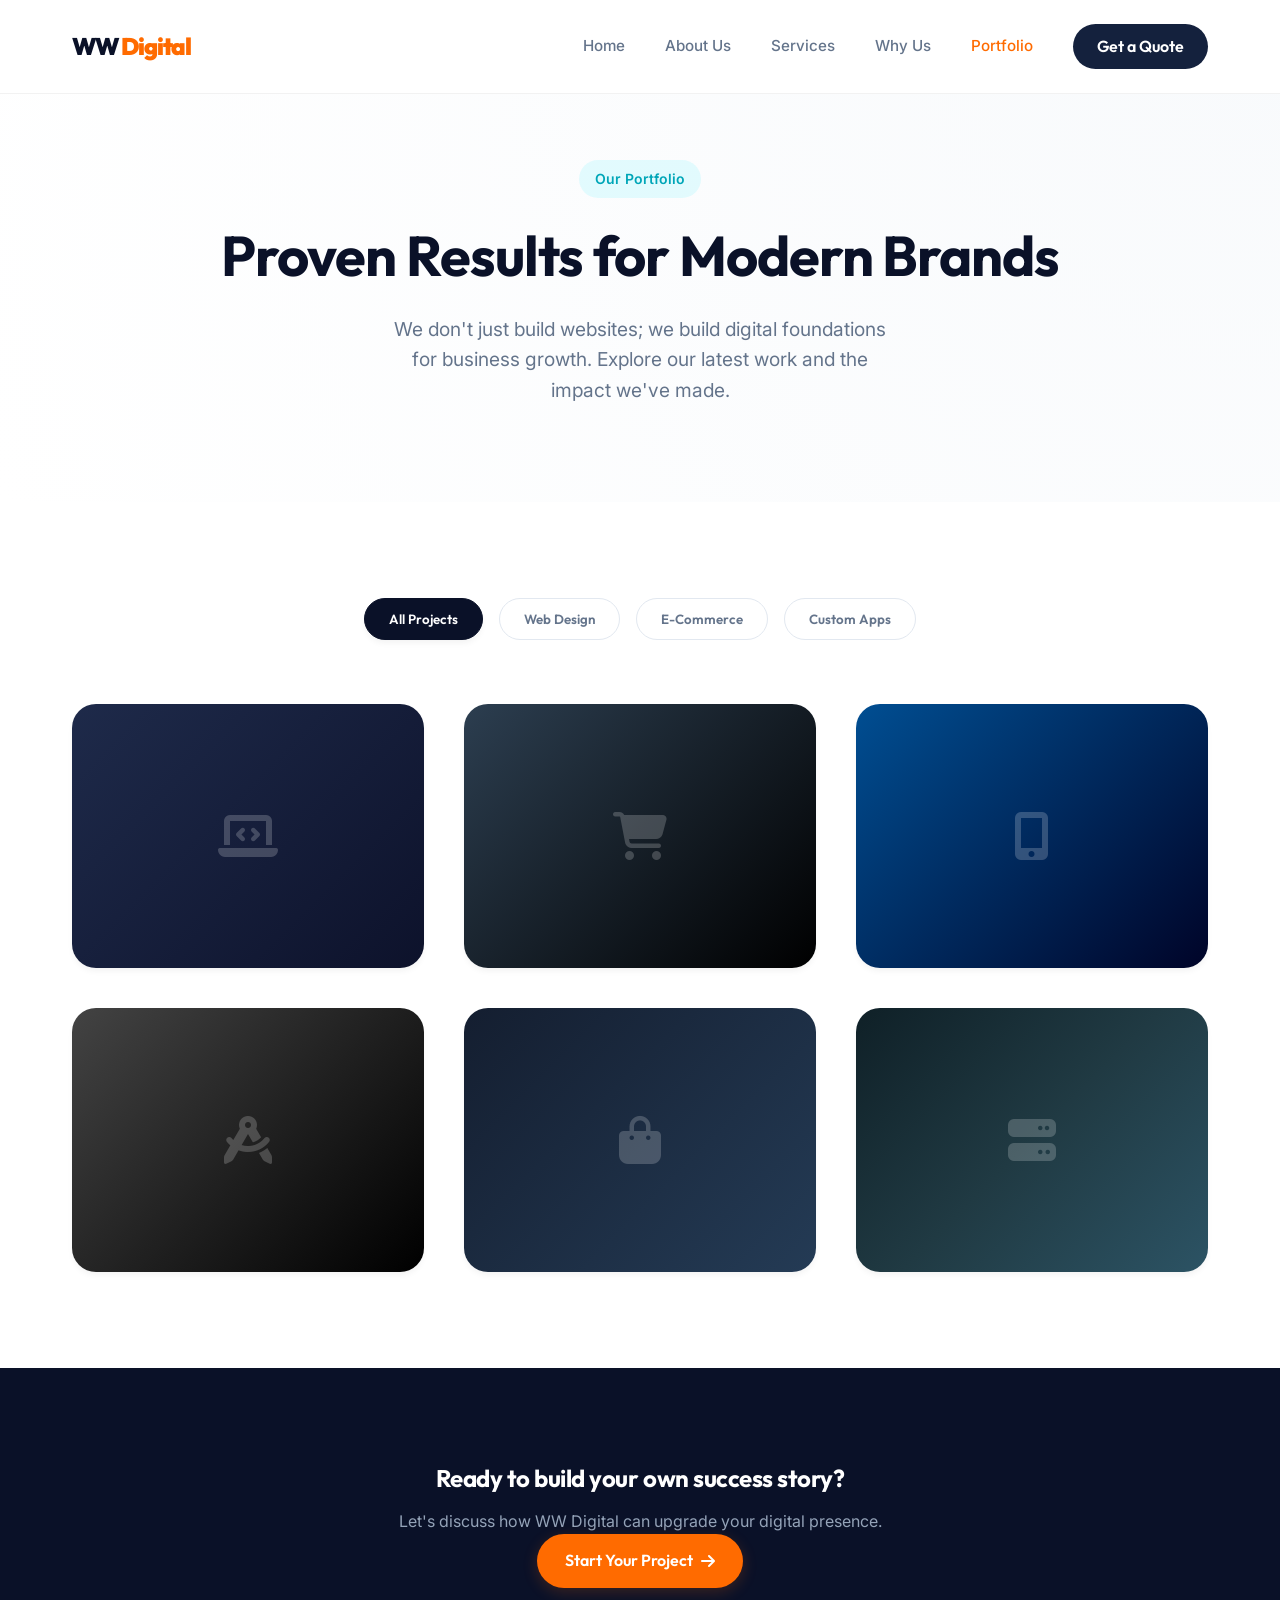
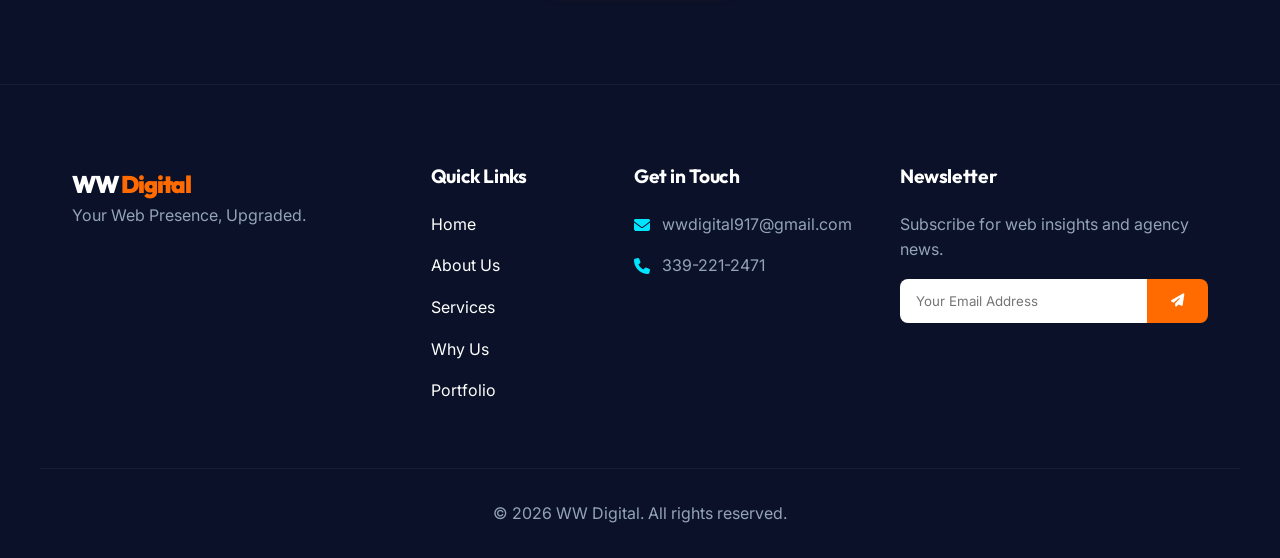
==== portfolio.html @ 9ae1c82f "Add portfolio page with filtering and high-impact project grid" ====
<!DOCTYPE html>
<html lang="en">

<head>
    <meta charset="UTF-8">
    <meta name="viewport" content="width=device-width, initial-scale=1.0">
    <meta name="description" content="WW Digital - Fast, reliable, and experienced web design & development agency.">
    <title>WW Digital | Modern Web Design & Development</title>

    <!-- Google Fonts -->
    <link rel="preconnect" href="https://fonts.googleapis.com">
    <link rel="preconnect" href="https://fonts.gstatic.com" crossorigin>
    <link
        href="https://fonts.googleapis.com/css2?family=Inter:wght@400;500;600&family=Outfit:wght@500;700;800;900&display=swap"
        rel="stylesheet">

    <!-- FontAwesome for Icons -->
    <link rel="stylesheet" href="https://cdnjs.cloudflare.com/ajax/libs/font-awesome/6.4.0/css/all.min.css">

    <link rel="stylesheet" href="styles.css">
</head>

<body>

    <!-- Navigation -->
    <header class="navbar scrolled">
        <div class="container nav-container">
            <a href="index.html" class="logo">WW <span>Digital</span></a>
            <button class="mobile-toggle" aria-label="Toggle Navigation">
                <i class="fa-solid fa-bars"></i>
            </button>
            <nav class="nav-links">
                <a href="index.html#home">Home</a>
                <a href="index.html#about">About Us</a>
                <a href="index.html#services">Services</a>
                <a href="index.html#why-us">Why Us</a>
                <a href="portfolio.html" class="active">Portfolio</a>
                <a href="quote.html" class="btn btn-nav">Get a Quote</a>
            </nav>
        </div>
    </header>

    <!-- Portfolio Hero -->
    <section class="portfolio-hero section fade-in">
        <div class="container">
            <div class="badge fade-in-up">Our Portfolio</div>
            <h1 class="fade-in-up delay-1">Proven Results for <span>Modern Brands</span></h1>
            <p class="hero-sub fade-in-up delay-2">We don't just build websites; we build digital foundations for
                business growth. Explore our latest work and the impact we've made.</p>
        </div>
    </section>

    <!-- Portfolio Section -->
    <section class="portfolio-section section">
        <div class="container">
            <!-- Filtering UI -->
            <div class="portfolio-filters fade-in-up delay-3">
                <button class="filter-btn active" data-filter="all">All Projects</button>
                <button class="filter-btn" data-filter="web-design">Web Design</button>
                <button class="filter-btn" data-filter="ecommerce">E-Commerce</button>
                <button class="filter-btn" data-filter="custom-apps">Custom Apps</button>
            </div>

            <!-- Project Grid -->
            <div class="grid portfolio-grid fade-in-up delay-4">
                <!-- Project 1 -->
                <div class="portfolio-card" data-category="web-design">
                    <div class="card-img-wrapper">
                        <div class="card-placeholder" style="background: linear-gradient(135deg, #1e2a4a, #0d122b);">
                            <i class="fa-solid fa-laptop-code"></i>
                        </div>
                        <div class="card-overlay">
                            <span class="category">Web Design</span>
                            <h3>Nexus Fintech Landing</h3>
                            <a href="#" class="view-link">View Case Study <i class="fa-solid fa-arrow-right"></i></a>
                        </div>
                    </div>
                </div>

                <!-- Project 2 -->
                <div class="portfolio-card" data-category="ecommerce">
                    <div class="card-img-wrapper">
                        <div class="card-placeholder" style="background: linear-gradient(135deg, #2c3e50, #000000);">
                            <i class="fa-solid fa-cart-shopping"></i>
                        </div>
                        <div class="card-overlay">
                            <span class="category">E-Commerce</span>
                            <h3>Luxe Retail Experience</h3>
                            <a href="#" class="view-link">View Case Study <i class="fa-solid fa-arrow-right"></i></a>
                        </div>
                    </div>
                </div>

                <!-- Project 3 -->
                <div class="portfolio-card" data-category="custom-apps">
                    <div class="card-img-wrapper">
                        <div class="card-placeholder" style="background: linear-gradient(135deg, #004e92, #000428);">
                            <i class="fa-solid fa-mobile-screen-button"></i>
                        </div>
                        <div class="card-overlay">
                            <span class="category">Custom Apps</span>
                            <h3>Velocity Dashboard</h3>
                            <a href="#" class="view-link">View Case Study <i class="fa-solid fa-arrow-right"></i></a>
                        </div>
                    </div>
                </div>

                <!-- Project 4 -->
                <div class="portfolio-card" data-category="web-design">
                    <div class="card-img-wrapper">
                        <div class="card-placeholder" style="background: linear-gradient(135deg, #434343, #000000);">
                            <i class="fa-solid fa-compass-drafting"></i>
                        </div>
                        <div class="card-overlay">
                            <span class="category">Web Design</span>
                            <h3>Stellar Creative Agency</h3>
                            <a href="#" class="view-link">View Case Study <i class="fa-solid fa-arrow-right"></i></a>
                        </div>
                    </div>
                </div>

                <!-- Project 5 -->
                <div class="portfolio-card" data-category="ecommerce">
                    <div class="card-img-wrapper">
                        <div class="card-placeholder" style="background: linear-gradient(135deg, #141e30, #243b55);">
                            <i class="fa-solid fa-bag-shopping"></i>
                        </div>
                        <div class="card-overlay">
                            <span class="category">E-Commerce</span>
                            <h3>Peak Performance Gear</h3>
                            <a href="#" class="view-link">View Case Study <i class="fa-solid fa-arrow-right"></i></a>
                        </div>
                    </div>
                </div>

                <!-- Project 6 -->
                <div class="portfolio-card" data-category="custom-apps">
                    <div class="card-img-wrapper">
                        <div class="card-placeholder"
                            style="background: linear-gradient(135deg, #0f2027, #203a43, #2c5364);">
                            <i class="fa-solid fa-server"></i>
                        </div>
                        <div class="card-overlay">
                            <span class="category">Custom Apps</span>
                            <h3>Core Logistics Portal</h3>
                            <a href="#" class="view-link">View Case Study <i class="fa-solid fa-arrow-right"></i></a>
                        </div>
                    </div>
                </div>
            </div>
        </div>
    </section>

    <!-- Project CTA -->
    <section class="cta-section section dark-bg">
        <div class="container center">
            <h2 class="fade-in-up">Ready to build your own success story?</h2>
            <p class="fade-in-up delay-1">Let's discuss how WW Digital can upgrade your digital presence.</p>
            <div class="fade-in-up delay-2">
                <a href="quote.html" class="btn btn-primary">Start Your Project <i
                        class="fa-solid fa-arrow-right"></i></a>
            </div>
        </div>
    </section>

    <!-- Footer -->
    <footer class="footer dark-bg">
        <div class="container footer-grid">
            <div class="footer-brand">
                <a href="#" class="logo">WW <span>Digital</span></a>
                <p>Your Web Presence, Upgraded.</p>
            </div>

            <div class="footer-links">
                <h4>Quick Links</h4>
                <ul>
                    <li><a href="index.html#home">Home</a></li>
                    <li><a href="index.html#about">About Us</a></li>
                    <li><a href="index.html#services">Services</a></li>
                    <li><a href="index.html#why-us">Why Us</a></li>
                    <li><a href="portfolio.html">Portfolio</a></li>
                </ul>
            </div>

            <div class="footer-contact">
                <h4>Get in Touch</h4>
                <ul>
                    <li><i class="fa-solid fa-envelope"></i> <a
                            href="mailto:wwdigital917@gmail.com">wwdigital917@gmail.com</a></li>
                    <li><i class="fa-solid fa-phone"></i> <a href="tel:+13392212471">339-221-2471</a></li>
                </ul>
            </div>

            <div class="footer-newsletter">
                <h4>Newsletter</h4>
                <p>Subscribe for web insights and agency news.</p>
                <form class="newsletter-form" onsubmit="event.preventDefault();">
                    <input type="email" placeholder="Your Email Address" required>
                    <button type="submit" aria-label="Subscribe"><i class="fa-solid fa-paper-plane"></i></button>
                </form>
            </div>
        </div>
        <div class="footer-bottom container">
            <p>&copy; 2026 WW Digital. All rights reserved.</p>
        </div>
    </footer>

    <!-- Team Member Modals -->
    <div class="modal-overlay" id="team-modal">
        <div class="modal-container">
            <button class="modal-close" aria-label="Close modal"><i class="fa-solid fa-xmark"></i></button>
            <div class="modal-content">
                <div class="modal-header">
                    <img src="" alt="" class="modal-img" id="modal-img">
                    <div class="modal-title">
                        <h3 id="modal-name">Name</h3>
                        <p class="role badge" id="modal-role">Role</p>
                    </div>
                </div>
                <div class="modal-body" id="modal-bio">
                    <!-- Bio goes here -->
                </div>
            </div>
        </div>
    </div>

    <script src="script.js"></script>
</body>

</html>
---- styles.css ----
/* =======================================
   WW DIGITAL - CSS VARIABLES
   ======================================= */
:root {
  /* Color Palette */
  --navy-dark: #0A1128;
  --navy-main: #14213D;
  --navy-light: #1F305E;

  --white: #FFFFFF;
  --off-white: #F8FAFC;
  --gray-light: #E2E8F0;
  --gray-text: #64748B;

  /* Accents */
  --accent-blue: #00E5FF;
  --accent-orange: #FF6B00;
  --accent-orange-hover: #E65A00;

  /* Typography */
  --font-heading: 'Outfit', sans-serif;
  --font-body: 'Inter', sans-serif;

  /* Layout & Utilities */
  --container-width: 1200px;
  --radius-sm: 8px;
  --radius-md: 16px;
  --radius-lg: 24px;

  /* Transitions */
  --transition-fast: 0.2s cubic-bezier(0.16, 1, 0.3, 1);
  --transition-main: 0.4s cubic-bezier(0.16, 1, 0.3, 1);

  /* Shadows */
  --shadow-sm: 0 4px 6px -1px rgba(0, 0, 0, 0.05);
  --shadow-md: 0 10px 25px -3px rgba(10, 17, 40, 0.08);
  --shadow-glow: 0 0 20px rgba(255, 107, 0, 0.3);
}

/* =======================================
     RESET & BASE
     ======================================= */
* {
  margin: 0;
  padding: 0;
  box-sizing: border-box;
}

html {
  scroll-behavior: smooth;
}

body {
  font-family: var(--font-body);
  color: var(--navy-dark);
  background-color: var(--white);
  line-height: 1.6;
  overflow-x: hidden;
}

h1,
h2,
h3,
h4,
h5,
h6 {
  font-family: var(--font-heading);
  color: var(--navy-dark);
  line-height: 1.2;
  margin-bottom: 1rem;
  font-weight: 700;
  letter-spacing: -0.02em;
}

a {
  text-decoration: none;
  color: inherit;
  transition: all var(--transition-fast);
}

ul {
  list-style: none;
}

img {
  max-width: 100%;
  height: auto;
}

p {
  color: var(--gray-text);
}

/* =======================================
     UTILITIES & LAYOUT
     ======================================= */
.container {
  max-width: var(--container-width);
  margin: 0 auto;
  padding: 0 2rem;
}

.section {
  padding: 6rem 0;
}

.dark-bg {
  background-color: var(--navy-dark);
  color: var(--white);
}

.dark-bg h2,
.dark-bg h3,
.dark-bg p {
  color: var(--white);
}

.dark-bg p {
  color: #94A3B8;
}

.grid {
  display: grid;
  gap: 2rem;
}

.center {
  text-align: center;
}

.section-header {
  margin-bottom: 4rem;
  max-width: 600px;
}

.section-header.center {
  margin: 0 auto 4rem auto;
}

.section-header h2 {
  font-size: 2.5rem;
  font-weight: 800;
}

/* =======================================
     BUTTONS
     ======================================= */
.btn {
  display: inline-flex;
  align-items: center;
  justify-content: center;
  padding: 0.875rem 1.75rem;
  font-family: var(--font-heading);
  font-weight: 600;
  border-radius: 50px;
  font-size: 1rem;
  transition: all var(--transition-main);
  cursor: pointer;
  border: none;
}

.btn-primary {
  background-color: var(--accent-orange);
  color: var(--white);
  box-shadow: 0 4px 15px rgba(255, 107, 0, 0.2);
}

.btn-primary:hover {
  background-color: var(--accent-orange-hover);
  transform: translateY(-2px);
  box-shadow: var(--shadow-glow);
  color: var(--white);
}

.btn-primary i {
  margin-left: 0.5rem;
  transition: transform 0.3s ease;
}

.btn-primary:hover i {
  transform: translateX(4px);
}

.btn-nav {
  background-color: var(--navy-main);
  color: var(--white);
  padding: 0.6rem 1.5rem;
}

.btn-nav:hover {
  background-color: var(--accent-blue);
  color: var(--navy-dark);
}

.btn-text {
  font-family: var(--font-heading);
  font-weight: 600;
  color: var(--navy-main);
  position: relative;
  padding: 0.5rem 0;
}

.btn-text::after {
  content: '';
  position: absolute;
  bottom: 0;
  left: 0;
  width: 0%;
  height: 2px;
  background-color: var(--accent-orange);
  transition: width var(--transition-main);
}

.btn-text:hover::after {
  width: 100%;
}

/* =======================================
     NAVIGATION
     ======================================= */
.navbar {
  position: fixed;
  top: 0;
  left: 0;
  width: 100%;
  z-index: 1000;
  padding: 1.5rem 0;
  background-color: rgba(255, 255, 255, 0.95);
  backdrop-filter: blur(10px);
  -webkit-backdrop-filter: blur(10px);
  border-bottom: 1px solid rgba(0, 0, 0, 0.05);
  transition: padding var(--transition-main), box-shadow var(--transition-main);
}

.navbar.scrolled {
  padding: 1rem 0;
  box-shadow: var(--shadow-sm);
}

.nav-container {
  display: flex;
  justify-content: space-between;
  align-items: center;
}

.logo {
  font-family: var(--font-heading);
  font-weight: 900;
  font-size: 1.5rem;
  color: var(--navy-dark);
  letter-spacing: -0.05em;
}

.logo span {
  color: var(--accent-orange);
}

.dark-bg .logo {
  color: var(--white);
}

.nav-links {
  display: flex;
  align-items: center;
  gap: 2.5rem;
}

.nav-links a:not(.btn) {
  font-weight: 500;
  font-size: 0.95rem;
  color: var(--gray-text);
}

.nav-links a:not(.btn):hover,
.nav-links a.active {
  color: var(--accent-orange);
}

.mobile-toggle {
  display: none;
  background: none;
  border: none;
  font-size: 1.5rem;
  color: var(--navy-dark);
  cursor: pointer;
}

/* =======================================
     HERO SECTION
     ======================================= */
.hero {
  min-height: 100vh;
  display: flex;
  align-items: center;
  padding-top: 6rem;
  /* Account for navbar */
  background: radial-gradient(circle at 100% 0%, var(--off-white) 0%, var(--white) 100%);
  position: relative;
  overflow: hidden;
}

.hero-container {
  display: grid;
  grid-template-columns: 1fr 1fr;
  gap: 4rem;
  align-items: center;
}

.badge {
  display: inline-block;
  padding: 0.5rem 1rem;
  background-color: rgba(0, 229, 255, 0.1);
  color: #00A6B8;
  /* Darker variant of accent blue for contrast */
  font-weight: 600;
  font-size: 0.875rem;
  border-radius: 50px;
  margin-bottom: 1.5rem;
}

.hero h1 {
  font-size: 4rem;
  line-height: 1.1;
  margin-bottom: 1.5rem;
}

.hero h1 span {
  color: var(--accent-orange);
}

.hero-sub {
  font-size: 1.2rem;
  margin-bottom: 2.5rem;
  max-width: 500px;
  font-weight: 400;
}

.hero-cta {
  display: flex;
  align-items: center;
  gap: 2rem;
}

.hero-graphics {
  position: relative;
  height: 500px;
  display: flex;
  align-items: center;
  justify-content: center;
}

.graphic-circle {
  width: 400px;
  height: 400px;
  background: linear-gradient(135deg, var(--navy-main), var(--navy-dark));
  border-radius: 50%;
  position: absolute;
  box-shadow: 0 20px 50px rgba(10, 17, 40, 0.2);
}

.graphic-glass {
  position: absolute;
  width: 320px;
  height: 220px;
  background: rgba(255, 255, 255, 0.1);
  backdrop-filter: blur(15px);
  -webkit-backdrop-filter: blur(15px);
  border: 1px solid rgba(255, 255, 255, 0.2);
  border-radius: var(--radius-md);
  padding: 2rem;
  display: flex;
  flex-direction: column;
  justify-content: center;
  gap: 1.5rem;
  transform: translate(30px, -30px);
  box-shadow: 0 25px 50px rgba(0, 0, 0, 0.1);
  animation: float 6s ease-in-out infinite;
}

.glass-bar {
  height: 12px;
  background: var(--white);
  border-radius: 6px;
  opacity: 0.8;
}

.glass-bar:nth-child(1) {
  background: var(--accent-orange);
}

.glass-bar:nth-child(2) {
  background: var(--accent-blue);
}

@keyframes float {
  0% {
    transform: translate(30px, -30px);
  }

  50% {
    transform: translate(30px, -15px);
  }

  100% {
    transform: translate(30px, -30px);
  }
}

/* =======================================
     WHY CHOOSE US
     ======================================= */
.why-us {
  position: relative;
}

.why-us::before {
  content: '';
  position: absolute;
  top: 0;
  left: 0;
  right: 0;
  height: 1px;
  background: linear-gradient(90deg, transparent, rgba(255, 255, 255, 0.1), transparent);
}

.feature-grid {
  grid-template-columns: repeat(3, 1fr);
}

.feature-card {
  background: rgba(255, 255, 255, 0.03);
  border: 1px solid rgba(255, 255, 255, 0.05);
  padding: 3rem 2rem;
  border-radius: var(--radius-lg);
  transition: transform var(--transition-main), background var(--transition-main);
}

.feature-card:hover {
  transform: translateY(-10px);
  background: rgba(255, 255, 255, 0.05);
}

.icon-wrapper {
  width: 60px;
  height: 60px;
  background: rgba(0, 229, 255, 0.1);
  border-radius: var(--radius-md);
  display: flex;
  align-items: center;
  justify-content: center;
  font-size: 1.5rem;
  color: var(--accent-blue);
  margin-bottom: 1.5rem;
}

/* =======================================
     ABOUT US
     ======================================= */
.about-section {
  background-color: var(--white);
  position: relative;
}

.about-container {
  grid-template-columns: 1fr 1fr;
  align-items: center;
  gap: 5rem;
}

.about-images {
  display: flex;
  gap: 1.5rem;
  position: relative;
  align-items: center;
}

.about-image-wrapper {
  flex: 1;
  border-radius: var(--radius-lg);
  overflow: hidden;
  box-shadow: var(--shadow-md);
}

.offset-img-wrapper {
  transform: translateY(30px);
}

.about-img {
  width: 100%;
  height: 100%;
  object-fit: cover;
  display: block;
  aspect-ratio: 3/4;
  transition: transform var(--transition-main);
}

.about-image-wrapper:hover .about-img {
  transform: scale(1.05);
}

.about-content h2 {
  font-size: 2.75rem;
  margin-bottom: 1.5rem;
  line-height: 1.1;
}

.about-content p {
  margin-bottom: 1.5rem;
  font-size: 1.1rem;
}

@media (max-width: 992px) {
  .about-container {
    grid-template-columns: 1fr;
  }
}

/* =======================================
     SERVICES
     ======================================= */
.services {
  background-color: var(--off-white);
}

.service-grid {
  grid-template-columns: repeat(2, 1fr);
}

.service-card {
  background: var(--white);
  padding: 3rem;
  border-radius: var(--radius-lg);
  box-shadow: var(--shadow-sm);
  transition: box-shadow var(--transition-main), transform var(--transition-main);
  display: flex;
  flex-direction: column;
  align-items: flex-start;
}

.service-card:hover {
  box-shadow: var(--shadow-md);
  transform: translateY(-5px);
}

.service-icon {
  font-size: 2rem;
  color: var(--navy-dark);
  margin-bottom: 1.5rem;
  background: var(--gray-light);
  width: 70px;
  height: 70px;
  display: flex;
  align-items: center;
  justify-content: center;
  border-radius: 50%;
  transition: background var(--transition-main), color var(--transition-main);
}

.service-card:hover .service-icon {
  background: var(--accent-orange);
  color: var(--white);
}

.service-link {
  margin-top: auto;
  padding-top: 1.5rem;
  font-weight: 600;
  color: var(--navy-main);
  display: flex;
  align-items: center;
  gap: 0.5rem;
}

.service-link:hover {
  color: var(--accent-orange);
}

.service-link i {
  transition: transform var(--transition-fast);
}

.service-link:hover i {
  transform: translateX(5px);
}

/* =======================================
     FOOTER
     ======================================= */
.footer {
  padding-top: 5rem;
  border-top: 1px solid rgba(255, 255, 255, 0.05);
}

.footer-grid {
  display: grid;
  grid-template-columns: 2fr 1fr 1fr 1.5fr;
  gap: 3rem;
  margin-bottom: 4rem;
}

.footer h4 {
  color: var(--white);
  font-size: 1.2rem;
  margin-bottom: 1.5rem;
}

.footer ul {
  display: flex;
  flex-direction: column;
  gap: 1rem;
}

.footer ul a:hover {
  color: var(--accent-blue);
}

.footer-contact li {
  display: flex;
  align-items: center;
  gap: 0.75rem;
  color: #94A3B8;
}

.footer-contact i {
  color: var(--accent-blue);
}

.social-links {
  display: flex;
  gap: 1rem;
  margin-top: 1.5rem;
}

.social-links a {
  width: 40px;
  height: 40px;
  background: rgba(255, 255, 255, 0.05);
  border-radius: 50%;
  display: flex;
  align-items: center;
  justify-content: center;
  color: var(--white);
}

.social-links a:hover {
  background: var(--accent-blue);
  color: var(--navy-dark);
  transform: translateY(-3px);
}

.newsletter-form {
  display: flex;
  margin-top: 1rem;
}

.newsletter-form input {
  flex: 1;
  padding: 0.875rem 1rem;
  border: none;
  border-radius: var(--radius-sm) 0 0 var(--radius-sm);
  outline: none;
  font-family: var(--font-body);
}

.newsletter-form button {
  padding: 0 1.5rem;
  background: var(--accent-orange);
  color: var(--white);
  border: none;
  border-radius: 0 var(--radius-sm) var(--radius-sm) 0;
  cursor: pointer;
  transition: background var(--transition-fast);
}

.newsletter-form button:hover {
  background: var(--accent-orange-hover);
}

.footer-bottom {
  text-align: center;
  padding: 2rem 0;
  border-top: 1px solid rgba(255, 255, 255, 0.05);
}

/* =======================================
     TEAM & MODALS
     ======================================= */
.team-member {
  cursor: pointer;
  position: relative;
}

.member-overlay {
  position: absolute;
  bottom: 0;
  left: 0;
  width: 100%;
  padding: 2rem 1.5rem 1.5rem;
  background: linear-gradient(to top, rgba(10, 17, 40, 0.95) 0%, rgba(10, 17, 40, 0.6) 60%, rgba(10, 17, 40, 0) 100%);
  color: var(--white);
  transform: translateY(100%);
  transition: transform var(--transition-main);
  display: flex;
  flex-direction: column;
  justify-content: flex-end;
  border-radius: 0 0 var(--radius-lg) var(--radius-lg);
}

.team-member:hover .member-overlay {
  transform: translateY(0);
}

.member-overlay h4 {
  color: var(--white);
  margin-bottom: 0.2rem;
  font-size: 1.25rem;
}

.member-overlay span {
  font-size: 0.9rem;
  color: var(--accent-blue);
  font-weight: 500;
  margin-bottom: 0.5rem;
  display: block;
}

.click-hint {
  font-size: 0.8rem;
  display: flex;
  align-items: center;
  gap: 0.5rem;
  opacity: 0.8;
  margin-top: 0.5rem;
  text-transform: uppercase;
  letter-spacing: 0.05em;
  font-weight: 600;
}

.modal-overlay {
  position: fixed;
  top: 0;
  left: 0;
  width: 100%;
  height: 100vh;
  background: rgba(10, 17, 40, 0.85);
  backdrop-filter: blur(8px);
  -webkit-backdrop-filter: blur(8px);
  z-index: 2000;
  display: flex;
  align-items: center;
  justify-content: center;
  opacity: 0;
  visibility: hidden;
  transition: opacity var(--transition-main), visibility var(--transition-main);
  padding: 1.5rem;
}

.modal-overlay.active {
  opacity: 1;
  visibility: visible;
}

.modal-container {
  background: var(--white);
  width: 100%;
  max-width: 600px;
  border-radius: var(--radius-lg);
  position: relative;
  transform: translateY(40px) scale(0.95);
  transition: transform 0.5s cubic-bezier(0.16, 1, 0.3, 1);
  overflow: hidden;
  box-shadow: var(--shadow-md);
}

.modal-overlay.active .modal-container {
  transform: translateY(0) scale(1);
}

.modal-close {
  position: absolute;
  top: 1.5rem;
  right: 1.5rem;
  background: var(--gray-light);
  border: none;
  width: 40px;
  height: 40px;
  border-radius: 50%;
  font-size: 1.2rem;
  color: var(--navy-dark);
  cursor: pointer;
  z-index: 10;
  transition: all var(--transition-fast);
  display: flex;
  align-items: center;
  justify-content: center;
}

.modal-close:hover {
  background: var(--accent-orange);
  color: var(--white);
  transform: rotate(90deg);
}

.modal-content {
  display: flex;
  flex-direction: column;
}

.modal-header {
  display: flex;
  align-items: center;
  gap: 1.5rem;
  padding: 2.5rem 3rem 2rem 2.5rem;
  background: var(--off-white);
  border-bottom: 1px solid var(--gray-light);
}

.modal-img {
  width: 90px;
  height: 90px;
  border-radius: 50%;
  object-fit: cover;
  border: 3px solid var(--white);
  box-shadow: var(--shadow-sm);
}

.modal-title h3 {
  margin-bottom: 0.25rem;
  font-size: 1.75rem;
}

.modal-title .role.badge {
  margin-bottom: 0;
  background: rgba(255, 107, 0, 0.1);
  color: var(--accent-orange);
}

.modal-body {
  padding: 2rem 2.5rem;
  font-size: 1.05rem;
  line-height: 1.7;
  color: var(--gray-text);
}


/* =======================================
     QUOTE PAGE & FORMS
     ======================================= */
.quote-header {
  min-height: 40vh;
  display: flex;
  align-items: center;
  padding-top: 8rem;
  background: radial-gradient(circle at 50% 100%, var(--off-white) 0%, var(--white) 100%);
  position: relative;
  overflow: hidden;
  border-bottom: 1px solid var(--gray-light);
}

.quote-header h1 {
  font-size: 3.5rem;
  margin-bottom: 1.5rem;
}

.quote-header h1 span {
  color: var(--accent-orange);
}

.quote-section {
  background-color: var(--white);
  padding: 4rem 0 6rem;
}

.quote-container {
  max-width: 800px;
}

.glass-panel {
  background: var(--white);
  border: 1px solid var(--gray-light);
  border-radius: var(--radius-lg);
  padding: 3.5rem;
  box-shadow: var(--shadow-md);
}

.form-grid {
  display: grid;
  grid-template-columns: 1fr 1fr;
  gap: 1.5rem 2rem;
}

.form-group {
  display: flex;
  flex-direction: column;
}

.form-group.full-width {
  grid-column: 1 / -1;
}

.form-group label {
  font-family: var(--font-heading);
  font-weight: 600;
  color: var(--navy-dark);
  margin-bottom: 0.5rem;
  font-size: 0.95rem;
}

.form-group input[type="text"],
.form-group input[type="email"],
.form-group select,
.form-group textarea {
  width: 100%;
  padding: 1rem 1.25rem;
  border: 1px solid #CBD5E1;
  border-radius: var(--radius-sm);
  background: var(--off-white);
  font-family: var(--font-body);
  font-size: 1rem;
  color: var(--navy-dark);
  transition: all var(--transition-fast);
  outline: none;
}

.form-group input::placeholder,
.form-group textarea::placeholder {
  color: #94A3B8;
}

.form-group input:focus,
.form-group select:focus,
.form-group textarea:focus {
  border-color: var(--accent-blue);
  background: var(--white);
  box-shadow: 0 0 0 3px rgba(0, 229, 255, 0.15);
}

.form-group textarea {
  resize: vertical;
  min-height: 120px;
}

/* Budget Radio Buttons */
.budget-options {
  display: grid;
  grid-template-columns: repeat(4, 1fr);
  gap: 1rem;
}

.budget-radio {
  cursor: pointer;
  position: relative;
}

.budget-radio input[type="radio"] {
  position: absolute;
  opacity: 0;
  cursor: pointer;
}

.budget-radio span {
  display: flex;
  align-items: center;
  justify-content: center;
  padding: 0.875rem 1rem;
  border: 1px solid #CBD5E1;
  border-radius: var(--radius-sm);
  background: var(--off-white);
  font-weight: 500;
  color: var(--gray-text);
  transition: all var(--transition-fast);
  text-align: center;
}

.budget-radio:hover span {
  border-color: var(--navy-light);
  color: var(--navy-main);
}

.budget-radio input[type="radio"]:checked~span {
  background: var(--navy-dark);
  border-color: var(--navy-dark);
  color: var(--white);
}

.form-footer {
  margin-top: 3rem;
  display: flex;
  flex-direction: column;
  align-items: center;
  gap: 1.5rem;
  padding-top: 2.5rem;
  border-top: 1px solid var(--gray-light);
}

.btn-large {
  padding: 1.125rem 3rem;
  font-size: 1.1rem;
  width: 100%;
  max-width: 350px;
}

.form-note {
  font-size: 0.85rem;
  color: var(--gray-text);
  display: flex;
  align-items: center;
  gap: 0.5rem;
}

.form-note i {
  color: #10B981;
  /* Success Green */
}

@media (max-width: 768px) {
  .glass-panel {
    padding: 2rem 1.5rem;
  }

  .form-grid {
    grid-template-columns: 1fr;
    gap: 1.25rem;
  }

  .budget-options {
    grid-template-columns: repeat(2, 1fr);
  }

  .quote-header h1 {
    font-size: 2.5rem;
  }
}

/* =======================================
     PORTFOLIO PAGE
     ======================================= */
.portfolio-hero {
  background: radial-gradient(circle at 100% 0%, var(--off-white) 0%, var(--white) 100%);
  padding-top: 10rem;
  text-align: center;
}

.portfolio-hero h1 {
  font-size: 3.5rem;
  margin-bottom: 1.5rem;
}

.portfolio-hero .hero-sub {
  margin: 0 auto;
}

.portfolio-filters {
  display: flex;
  justify-content: center;
  gap: 1rem;
  margin-bottom: 4rem;
  flex-wrap: wrap;
}

.filter-btn {
  padding: 0.75rem 1.5rem;
  border-radius: 50px;
  border: 1px solid var(--gray-light);
  background: var(--white);
  font-family: var(--font-heading);
  font-weight: 600;
  cursor: pointer;
  transition: all var(--transition-main);
  color: var(--gray-text);
}

.filter-btn:hover {
  border-color: var(--navy-light);
  color: var(--navy-dark);
}

.filter-btn.active {
  background: var(--navy-dark);
  color: var(--white);
  border-color: var(--navy-dark);
  box-shadow: var(--shadow-sm);
}

.portfolio-grid {
  grid-template-columns: repeat(3, 1fr);
  gap: 2.5rem;
}

.portfolio-card {
  border-radius: var(--radius-lg);
  overflow: hidden;
  position: relative;
  box-shadow: var(--shadow-sm);
  transition: transform var(--transition-main), box-shadow var(--transition-main);
  background: var(--white);
}

.portfolio-card:hover {
  transform: translateY(-10px);
  box-shadow: var(--shadow-md);
}

.card-img-wrapper {
  position: relative;
  aspect-ratio: 4/3;
  overflow: hidden;
}

.card-placeholder {
  width: 100%;
  height: 100%;
  display: flex;
  align-items: center;
  justify-content: center;
  font-size: 3rem;
  color: rgba(255, 255, 255, 0.2);
}

.card-overlay {
  position: absolute;
  top: 0;
  left: 0;
  width: 100%;
  height: 100%;
  background: linear-gradient(to top, rgba(10, 17, 40, 0.9) 0%, rgba(10, 17, 40, 0.4) 60%, rgba(10, 17, 40, 0.1) 100%);
  display: flex;
  flex-direction: column;
  justify-content: flex-end;
  padding: 2rem;
  opacity: 0;
  transition: opacity var(--transition-main);
}

.portfolio-card:hover .card-overlay {
  opacity: 1;
}

.card-overlay .category {
  color: var(--accent-blue);
  font-weight: 600;
  font-size: 0.875rem;
  text-transform: uppercase;
  letter-spacing: 0.05em;
  margin-bottom: 0.5rem;
}

.card-overlay h3 {
  color: var(--white);
  font-size: 1.5rem;
  margin-bottom: 1.5rem;
}

.card-overlay .view-link {
  color: var(--white);
  font-weight: 600;
  display: flex;
  align-items: center;
  gap: 0.5rem;
  font-size: 0.95rem;
}

.card-overlay .view-link i {
  transition: transform var(--transition-fast);
}

.card-overlay .view-link:hover i {
  transform: translateX(5px);
}

@media (max-width: 992px) {
  .portfolio-grid {
    grid-template-columns: repeat(2, 1fr);
  }
}

@media (max-width: 768px) {
  .portfolio-grid {
    grid-template-columns: 1fr;
  }

  .portfolio-hero h1 {
    font-size: 2.75rem;
  }
}

/* =======================================
     ANIMATIONS
     ======================================= */
.fade-in-up {
  opacity: 0;
  transform: translateY(30px);
  transition: opacity 0.8s ease, transform 0.8s ease;
}

.fade-in {
  opacity: 0;
  transition: opacity 1s ease;
}

.fade-in-up.visible,
.fade-in.visible {
  opacity: 1;
  transform: translateY(0);
}

.delay-1 {
  transition-delay: 0.1s;
}

.delay-2 {
  transition-delay: 0.2s;
}

.delay-3 {
  transition-delay: 0.3s;
}

.delay-4 {
  transition-delay: 0.4s;
}

/* =======================================
     RESPONSIVE
     ======================================= */
@media (max-width: 992px) {
  .hero h1 {
    font-size: 3rem;
  }

  .hero-container {
    grid-template-columns: 1fr;
    text-align: center;
    gap: 2rem;
  }

  .hero-cta {
    justify-content: center;
  }

  .graphic-glass {
    animation: none;
  }

  .feature-grid {
    grid-template-columns: repeat(2, 1fr);
  }

  .footer-grid {
    grid-template-columns: 1fr 1fr;
  }
}

@media (max-width: 768px) {
  .nav-links {
    position: absolute;
    top: 100%;
    left: 0;
    width: 100%;
    background: var(--white);
    flex-direction: column;
    padding: 2rem;
    box-shadow: 0 10px 20px rgba(0, 0, 0, 0.1);
    clip-path: polygon(0 0, 100% 0, 100% 0, 0 0);
    transition: clip-path var(--transition-main);
  }

  .nav-links.active {
    clip-path: polygon(0 0, 100% 0, 100% 100%, 0 100%);
  }

  .mobile-toggle {
    display: block;
  }

  .feature-grid,
  .service-grid,
  .footer-grid {
    grid-template-columns: 1fr;
  }

  .hero h1 {
    font-size: 2.5rem;
  }

  .section {
    padding: 4rem 0;
  }
}
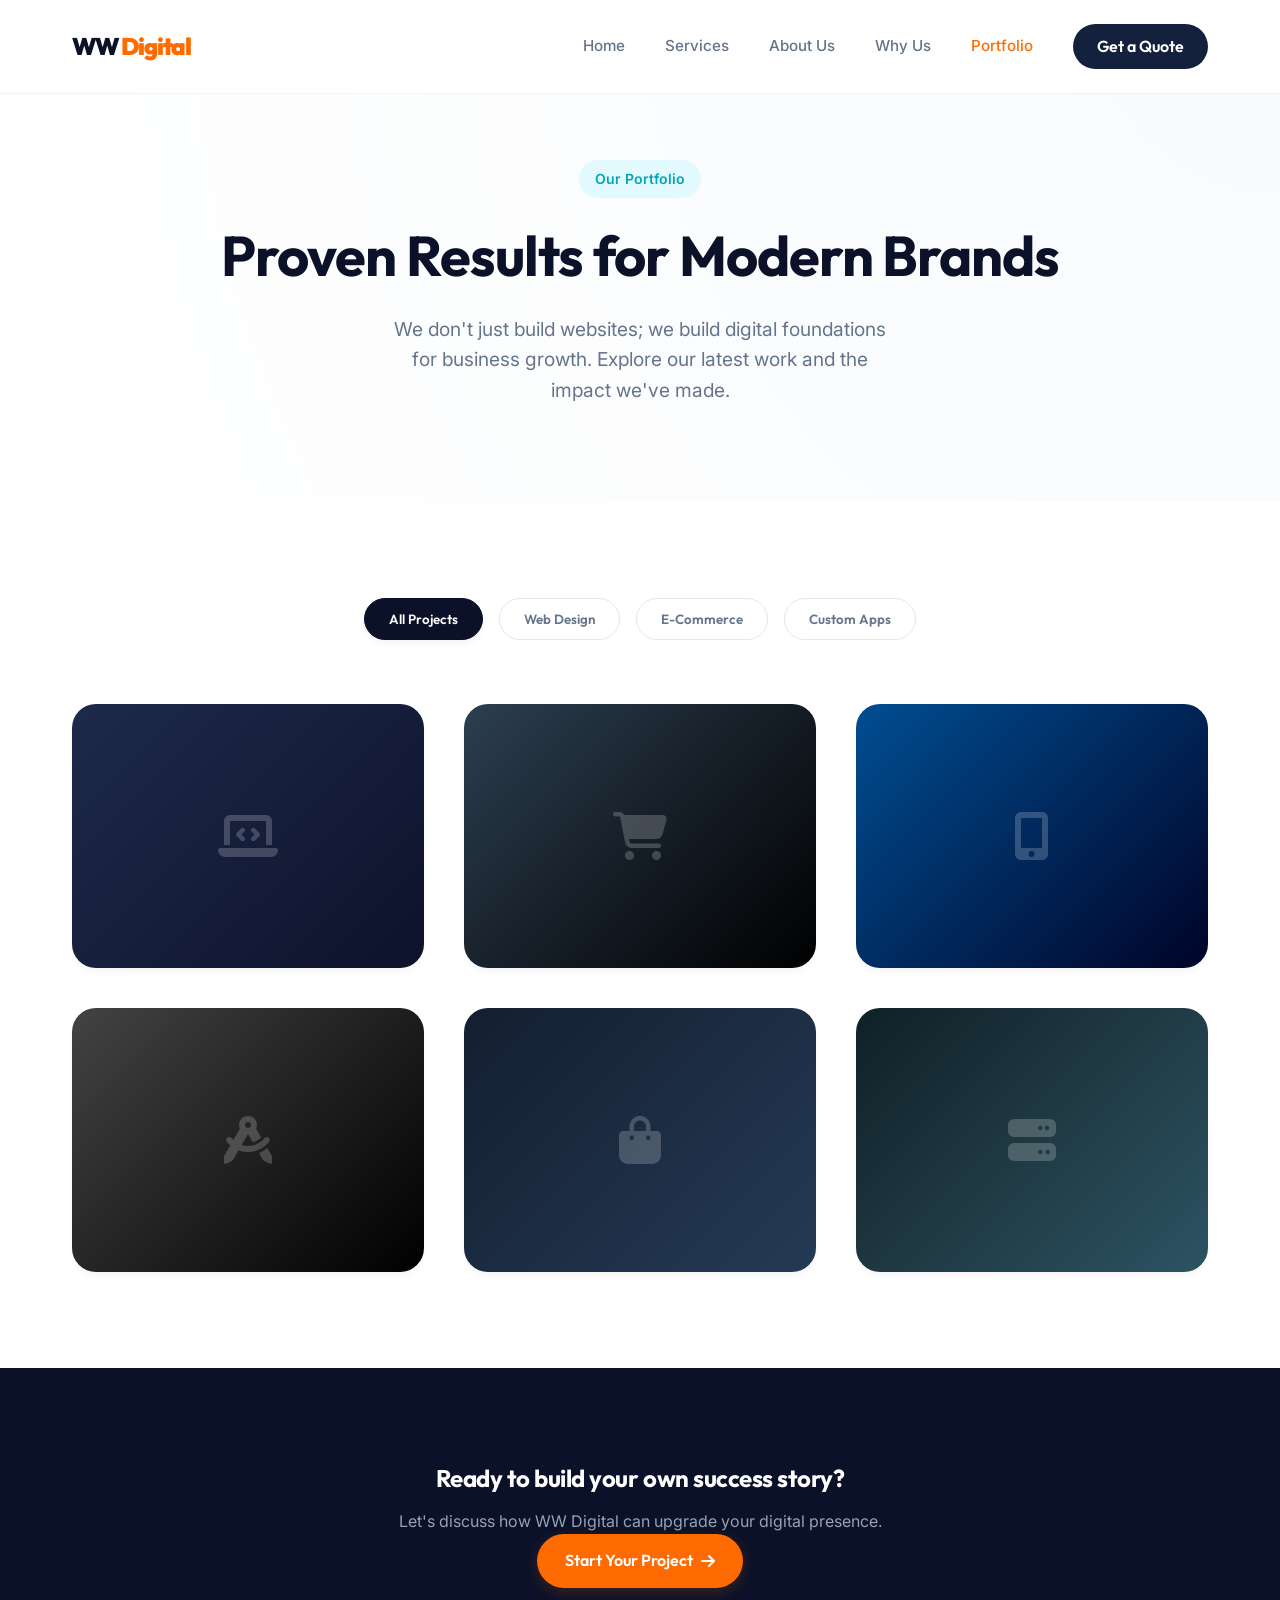
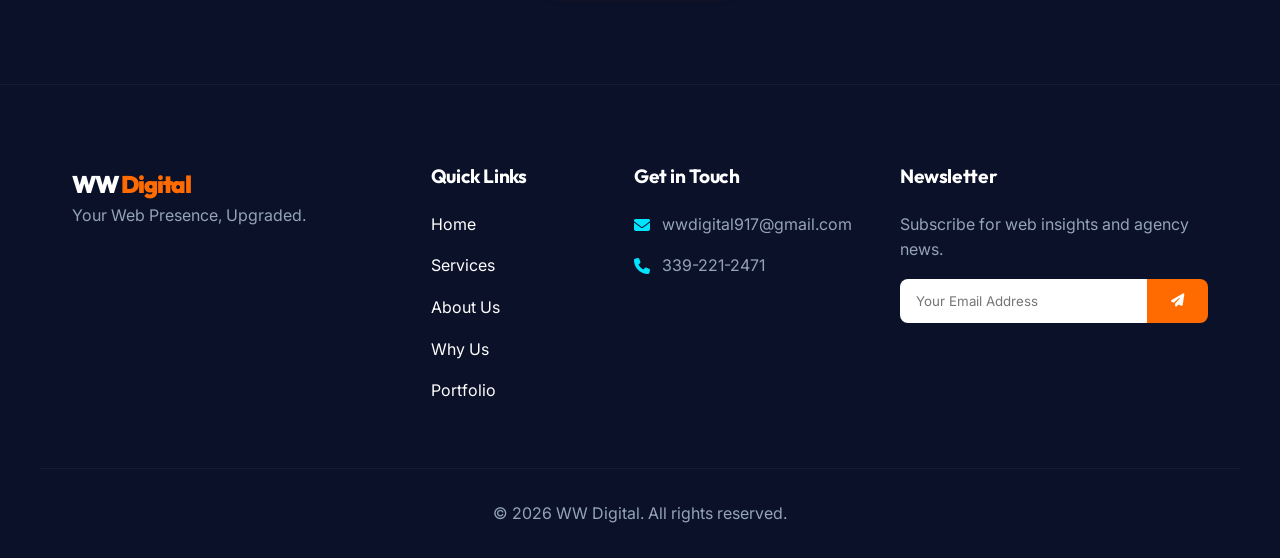
==== commit 1a6c9112: "Reorganize site structure and navigation to follow Home -> Services -> About Us -> Why Choose Us flo" ====
--- a/portfolio.html
+++ b/portfolio.html
@@ -31,8 +31,8 @@
             </button>
             <nav class="nav-links">
                 <a href="index.html#home">Home</a>
+                <a href="index.html#services">Services</a>
                 <a href="index.html#about">About Us</a>
-                <a href="index.html#services">Services</a>
                 <a href="index.html#why-us">Why Us</a>
                 <a href="portfolio.html" class="active">Portfolio</a>
                 <a href="quote.html" class="btn btn-nav">Get a Quote</a>
@@ -175,8 +175,8 @@
                 <h4>Quick Links</h4>
                 <ul>
                     <li><a href="index.html#home">Home</a></li>
+                    <li><a href="index.html#services">Services</a></li>
                     <li><a href="index.html#about">About Us</a></li>
-                    <li><a href="index.html#services">Services</a></li>
                     <li><a href="index.html#why-us">Why Us</a></li>
                     <li><a href="portfolio.html">Portfolio</a></li>
                 </ul>
